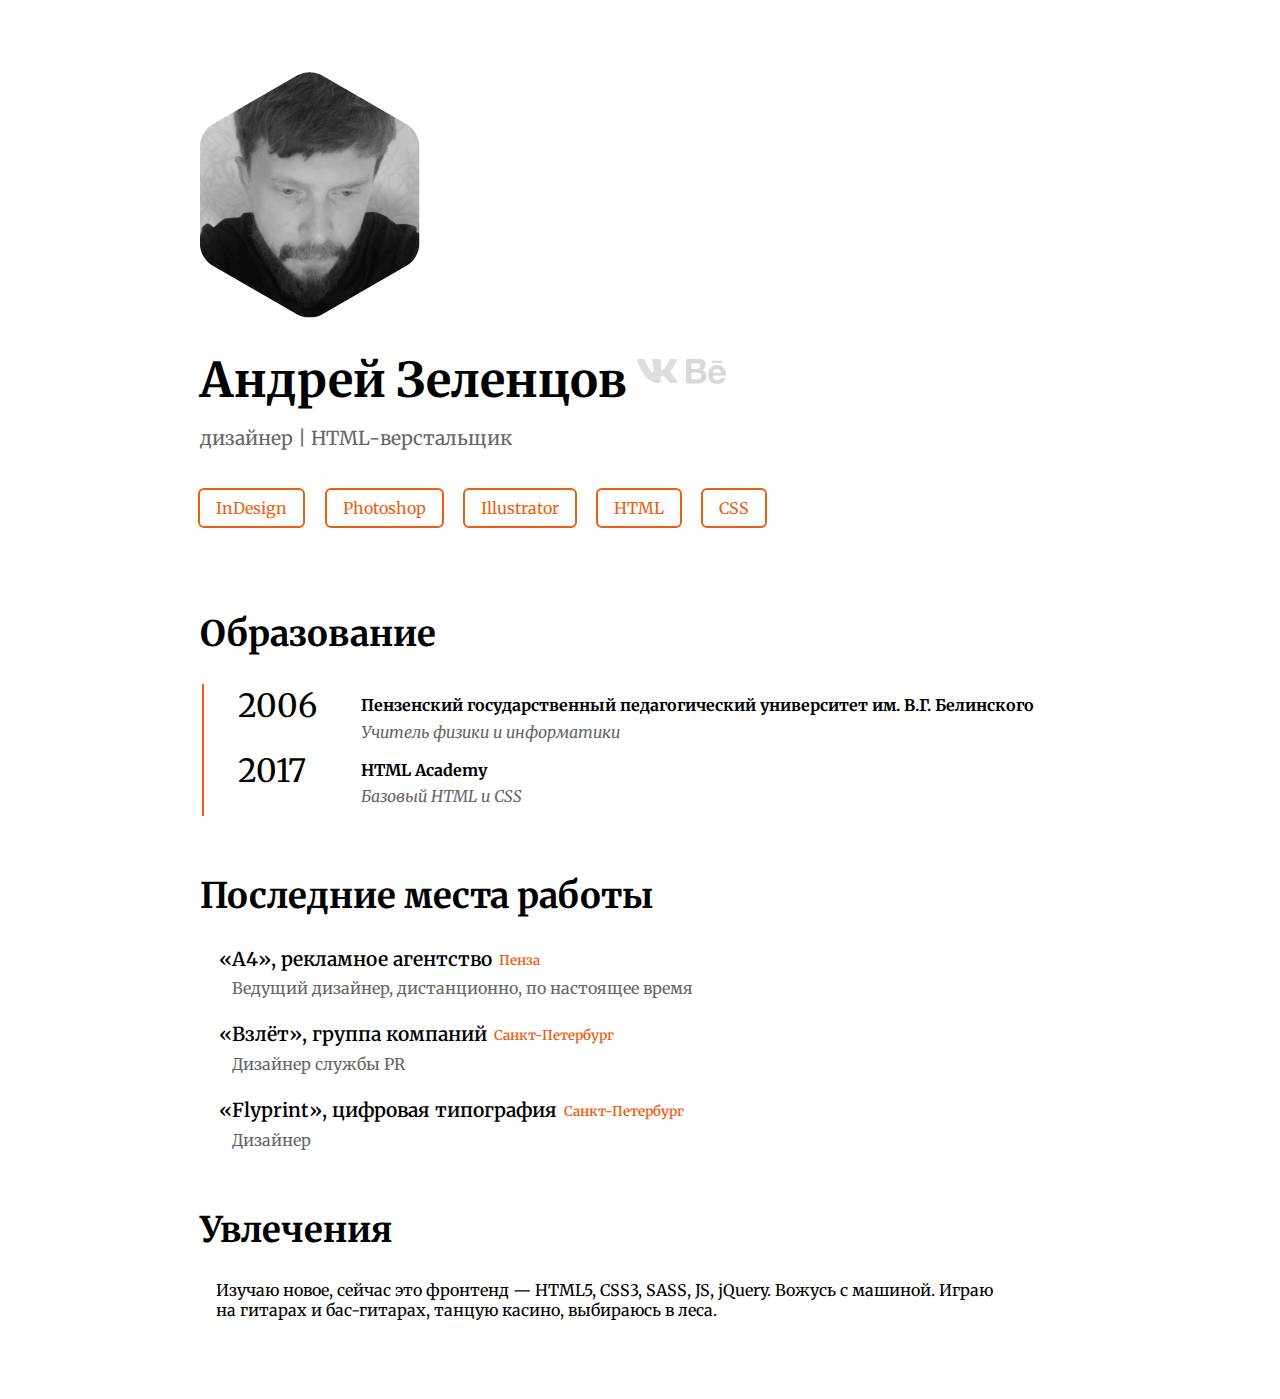
==== index.html @ e4f9dc30 "Initial code" ====
<!DOCTYPE html>
<html lang="ru">
<head>
  <meta charset="UTF-8">
  <meta name="viewport" content="width=device-width, initial-scale=1.0">
  <meta http-equiv="X-UA-Compatible" content="ie=edge">
  <title>Андрей Зеленцов — Резюме</title>
  <link rel="stylesheet" type="text/css" href="css/style.css">
</head>
<body>
  <div class="container">
    <header class="main-header">
      <div class="container">
        <h1 class="name">Андрей Зеленцов</h1>
        <div class="social">
          <a class="link-vk" href="https://vk.com/vainendeavors" target="_blank" title="Я Вконтакте">
            <span class="visually-hidden">VK</span>
          </a>
          <a class="link-be" href="https://www.behance.net/AndreyZelentsov" target="_blank" title="Я на Бихенсе">
            <span class="visually-hidden">Behance</span>
          </a>
        </div>
      </div>
      <div class="frame">
        <img src="img/face.png" alt="Андрей Зеленцов" width="220" height="246">
      </div>
      <p class="whoami">дизайнер | HTML&#8209;верстальщик</p>
      <ul class="competences">
        <li>InDesign</li>
        <li>Photoshop</li>
        <li>Illustrator</li>
        <li>HTML</li>
        <li>CSS</li>
      </ul>
    </header>
  </div>
  <div class="container">
    <section class="education">
      <h2 class="common-header">Образование</h2>
      <table class="education-table">
        <tbody>
          <tr>
            <td class="year">2006</td>
            <td class="study">
              <p class="study-place">Пензенский государственный педагогический университет им.&nbsp;В.Г.&nbsp;Белинского</p>
              <p class="study-specialty">Учитель физики и&nbsp;информатики</p>
            </td>
          </tr>
          <tr>
            <td class="year">2017</td>
            <td class="study">
              <p class="study-place">HTML Academy</p>
              <p class="study-specialty">Базовый HTML и&nbsp;CSS</p>
            </td>
          </tr>
        </tbody>
      </table>
    </section>
  </div>
  <div class="container">
    <section class="jobs">
      <h2 class="common-header">Последние места работы</h2>
      <dl>
        <dt>«A4», рекламное агентство <span class="city">Пенза</span></dt>
          <dd>Ведущий дизайнер, дистанционно, по&nbsp;настоящее время</dd>
        <dt>«Взлёт», группа компаний <span class="city">Санкт-Петербург</span></dt>
          <dd>Дизайнер службы PR</dd>
        <dt>«Flyprint», цифровая типография <span class="city">Санкт-Петербург</span></dt>
          <dd>Дизайнер</dd>
      </dl>
    </section>
  </div>
  <div class="container">
    <section class="hobby">
      <h2 class="common-header">Увлечения</h2>
      <p>
        Изучаю новое, сейчас это фронтенд — HTML5, CSS3, SASS, JS, jQuery. Вожусь с&nbsp;машиной. Играю на&nbsp;гитарах и&nbsp;бас&#8209;гитарах, танцую касино, выбираюсь в&nbsp;леса.
      </p>
    </section>
  </div>
  <div class="container">
    <footer class="main-footer">

    </footer>
  </div>
</body>
</html>
---- css/style.css ----
@import
  url('https://fonts.googleapis.com/css?family=Merriweather:300,400,400i,700,700i&subset=cyrillic');

body {
  padding: 0 10px;
  font-family: Merriweather, Arial, sans-serif;
  font-size: 16px;
  font-weight: 400;
}

.container {
  display: flex;
  flex-grow: 0;
  flex-shrink: 1;
  flex-direction: row;
  align-items: center;
}

.main-header,
.education,
.jobs,
.hobby {
  display: flex;
  flex: 0 1 880px;
  flex-direction: column;
}

.main-header {
  margin: 4em auto;
}

.education,
.jobs {
  margin: 0 auto 3.6em;
}

.hobby {
  margin: 0 auto 4.4em;
}

.common-header {
  margin: 0;
  margin-bottom: 0.8em;
  font-size: 2.2em;
}

.visually-hidden {
  position: absolute;
  overflow: hidden;
  clip: rect(0 0 0 0);
  height: 1px;
  width: 1px;
  margin: -1px;
  padding: 0;
  border: 0;
}

/*---Шапка---*/

.main-header .container {
  justify-content: flex-start;
}

.main-header p {
  margin: 0;
  margin-bottom: 2em;
}

.name {
  font-size: 3em;
  margin-top: 0.66em;
  margin-bottom: 0.33em;
  margin-right: 0.2em;
}

.social {
  display: flex;
  flex-wrap: nowrap;
}

.social a {
  margin-right: 0.5em;
}

.social .link-vk {
  width: 41px;
  height: 24px;
  background: url(../img/vk-grey.svg) 50% 50% no-repeat;
  background-size: 41px 24px;
}

.social .link-vk:hover,
.social .link-vk:focus {
  background: url(../img/vk.svg) 50% 50% no-repeat;
}

.social .link-be {
  width: 40px;
  height: 25px;
  background: url(../img/be.svg) 50% 50% no-repeat;
  background-size: 40px 25px;
  opacity: 0.15;
}

.social .link-be:hover,
.social .link-be:focus {
  opacity: 1;
}

.social a:active {
  opacity: 0.5;
}

.frame {
  order: -1;
}

.frame img {
  display: block;
  width: 220px;
  height: 246px;
}

.whoami {
  margin-left: 1em;
  font-size: 1.2em;
  color: #666666;
}

.competences {
  display: flex;
  align-items: flex-start;
  flex-wrap: wrap;
  margin: 0;
  margin-left: -0.1em;
  padding: 0;
  color: #eb5f10;
  list-style: none;
}

.competences li {
  margin-right: 1.2em;
  margin-bottom: 1.2em;
  padding: 0.5em 1em;
  border: 2px solid #eb5f10;
  border-radius: 6px;
}

/*---Образование---*/

.education p {
  margin: 0;
}

.education-table {
  margin-left: 0.1em;
  border-left: 2px solid #eb5f10;
}

.study {
  display: flex;
  flex-direction: column;
}

.year {
  vertical-align: top;
  padding: 0 1em;
  font-size: 2em;
}

.study .study-place {
  margin-top: 0.5em;
  margin-bottom: 0.4em;
  font-weight: 700;
}

.study .study-specialty {
  margin-bottom: 0.4em;
  color: #666666;
  font-style: italic;
}

/*---Работы---*/

.jobs dl {
  margin: 0;
}

.jobs dt {
  margin-left: 1em;
  margin-bottom: 0.4em;
  font-size: 1.2em;
  font-weight: 600;
}

.jobs dd {
  margin-left: 2em;
  margin-bottom: 1.5em;
  color: #666666;
}

.jobs dd:last-of-type {
  margin-bottom: 0;
}

.jobs .city {
  display:inline-block;
  vertical-align: middle;
  white-space: nowrap;
  margin-left: 0.1em;
  color: #eb5f10;
  font-size: 0.7em;
}

/*---Увлечения---*/

.hobby p {
  margin: 0;
  margin-left: 1em;
}

/*---Футер---*/



@media (max-width: 420px) {
  body {
    font-size: 14px;
  }

  .main-header {
    align-items: center;
  }

  .main-header .container {
    flex-direction: column;
  }

  .main-header .name,
  .main-header .whoami {
    text-align: center;
  }

  .main-header .whoami {
    margin-top: 2em;
    margin-bottom: 3em;
  }

  .main-header .competences {
    justify-content: center;
  }

  .name {
    font-size: 3.6em;
  }
}
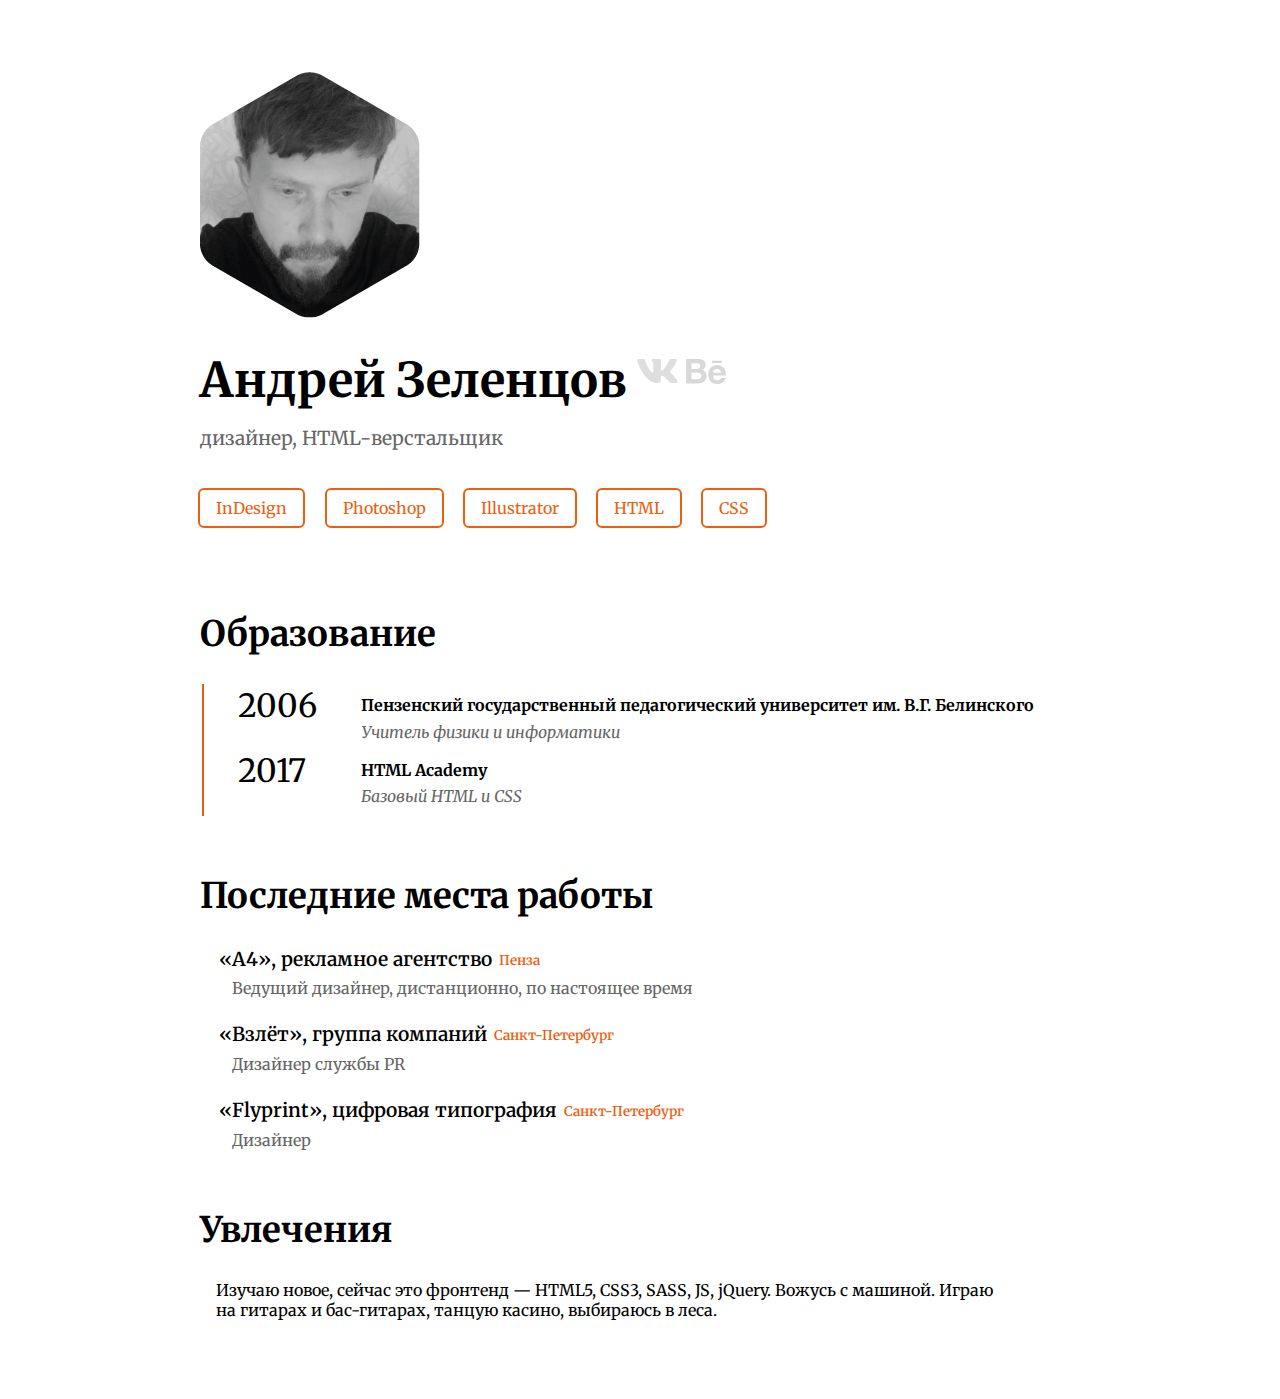
==== commit be72bb52: "Minor enhancements" ====
--- a/index.html
+++ b/index.html
@@ -24,7 +24,7 @@
       <div class="frame">
         <img src="img/face.png" alt="Андрей Зеленцов" width="220" height="246">
       </div>
-      <p class="whoami">дизайнер | HTML&#8209;верстальщик</p>
+      <p class="whoami">дизайнер, HTML&#8209;верстальщик</p>
       <ul class="competences">
         <li>InDesign</li>
         <li>Photoshop</li>
--- a/css/style.css
+++ b/css/style.css
@@ -253,4 +253,8 @@
   .name {
     font-size: 3.6em;
   }
-}
+
+  .year {
+    padding: 0 0.5em;
+  }
+}
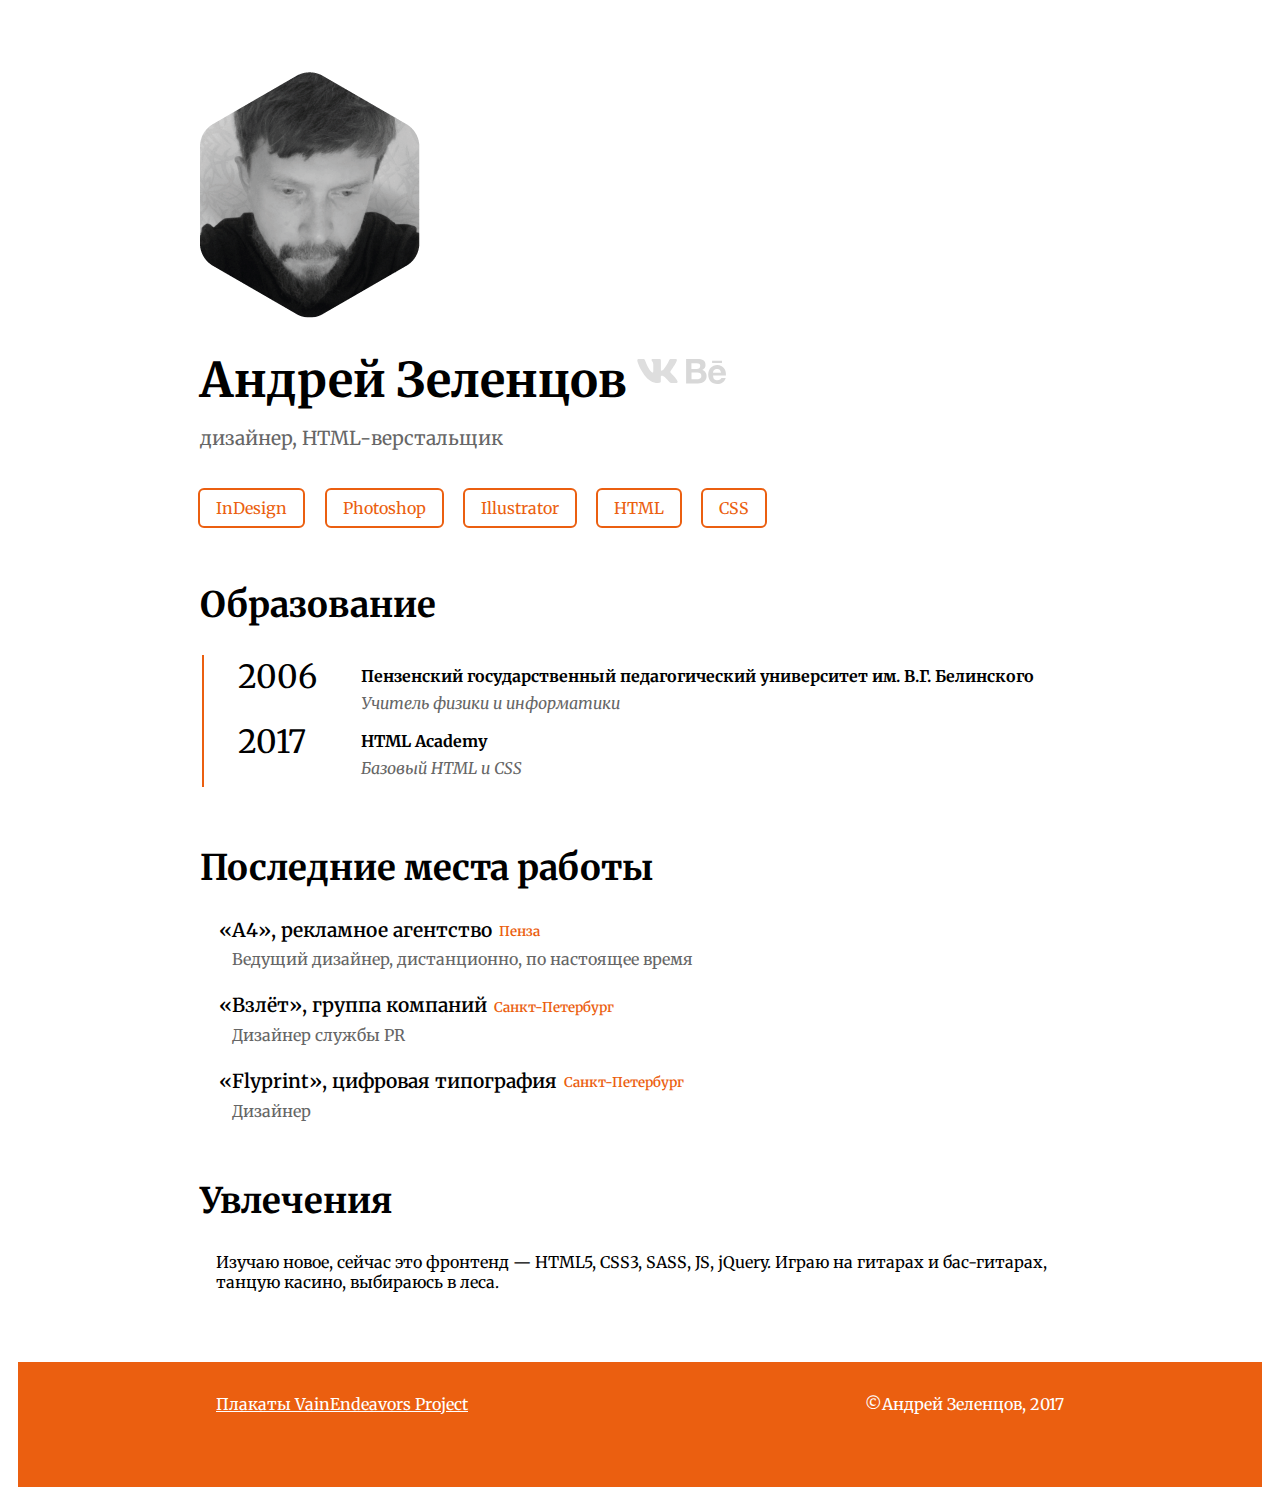
==== commit 80789d56: "Portfolio" ====
--- a/index.html
+++ b/index.html
@@ -5,7 +5,7 @@
   <meta name="viewport" content="width=device-width, initial-scale=1.0">
   <meta http-equiv="X-UA-Compatible" content="ie=edge">
   <title>Андрей Зеленцов — Резюме</title>
-  <link rel="stylesheet" type="text/css" href="css/style.css">
+  <link rel="stylesheet" type="text/css" href="css/style.min.css">
 </head>
 <body>
   <div class="container">
@@ -74,13 +74,14 @@
     <section class="hobby">
       <h2 class="common-header">Увлечения</h2>
       <p>
-        Изучаю новое, сейчас это фронтенд — HTML5, CSS3, SASS, JS, jQuery. Вожусь с&nbsp;машиной. Играю на&nbsp;гитарах и&nbsp;бас&#8209;гитарах, танцую касино, выбираюсь в&nbsp;леса.
+        Изучаю новое, сейчас это фронтенд — HTML5, CSS3, SASS, JS, jQuery. Играю на&nbsp;гитарах и&nbsp;бас&#8209;гитарах, танцую касино, выбираюсь в&nbsp;леса.
       </p>
     </section>
   </div>
-  <div class="container">
+  <div class="container bottom">
     <footer class="main-footer">
-
+      <p class="link"><a href="portfolio.html">Плакаты VainEndeavors&nbsp;Project</a></p>
+      <p class="copyright">&#0169;Андрей Зеленцов, 2017</p>
     </footer>
   </div>
 </body>
--- a/css/style.min.css
+++ b/css/style.min.css
@@ -0,0 +1 @@
+@import url('https://fonts.googleapis.com/css?family=Merriweather:400,400i,700&subset=cyrillic');body{padding:0 10px;font-family:Merriweather,Arial,sans-serif;font-size:16px;font-weight:400}.container{display:flex;flex-grow:0;flex-shrink:1;flex-direction:row;align-items:center}.container.bottom{background-color:#eb5f10}.main-header,.education,.jobs,.hobby,.portfolio,.main-footer{display:flex;flex:0 1 880px;flex-direction:column}.main-header{margin:4em auto 2.2em}.education,.jobs,.portfolio,.main-footer{margin:0 auto 3.6em}.main-footer{flex-direction:row;color:#fff;padding-top:1em}.portfolio{margin-top:-1.8em}.hobby{margin:0 auto 4.4em}.common-header{margin:0;margin-bottom:.8em;font-size:2.2em}.visually-hidden{position:absolute;overflow:hidden;clip:rect(0 0 0 0);height:1px;width:1px;margin:-1px;padding:0;border:0}.main-header .container{justify-content:flex-start}.main-header p{margin:0;margin-bottom:2em}.name{font-size:3em;margin-top:.66em;margin-bottom:.33em;margin-right:.2em}.social{display:flex;flex-wrap:nowrap}.social a{margin-right:.5em}.social .link-vk{width:41px;height:24px;background:url(../img/vk-grey.svg) 50% 50% no-repeat;background-size:41px 24px}.social .link-vk:hover,.social .link-vk:focus{background:url(../img/vk.svg) 50% 50% no-repeat}.social .link-be{width:40px;height:25px;background:url(../img/be.svg) 50% 50% no-repeat;background-size:40px 25px;opacity:.15}.social .link-be:hover,.social .link-be:focus{opacity:1}.social a:active{opacity:.5}.frame{order:-1}.frame img{display:block;width:220px;height:246px}.whoami{margin-left:1em;font-size:1.2em;color:#666}.competences{display:flex;align-items:flex-start;flex-wrap:wrap;margin:0;margin-left:-0.1em;padding:0;color:#eb5f10;list-style:none}.competences li{margin-right:1.2em;margin-bottom:1.2em;padding:.5em 1em;border:2px solid #eb5f10;border-radius:6px}.education p{margin:0}.education-table{margin-left:.1em;border-left:2px solid #eb5f10}.study{display:flex;flex-direction:column}.year{vertical-align:top;padding:0 1em;font-size:2em}.study .study-place{margin-top:.5em;margin-bottom:.4em;font-weight:700}.study .study-specialty{margin-bottom:.4em;color:#666;font-style:italic}.jobs dl{margin:0}.jobs dt{margin-left:1em;margin-bottom:.4em;font-size:1.2em;font-weight:600}.jobs dd{margin-left:2em;margin-bottom:1.5em;color:#666}.jobs dd:last-of-type{margin-bottom:0}.jobs .city{display:inline-block;vertical-align:middle;white-space:nowrap;margin-left:.1em;color:#eb5f10;font-size:.7em}.hobby p{margin:0;margin-left:1em}.main-footer a{color:inherit}.main-footer a:hover,.main-footer a:focus{opacity:.5}.main-footer a:active{color:#000}.link{margin-left:1em;margin-right:2em}.copyright{margin-left:auto;margin-right:1em}.name a{display:inline-block;color:inherit;background-color:#fff;text-decoration:none;box-shadow:0 1px 0 0 #ccc}.name a:hover,.name a:focus{box-shadow:0 1px 0 0 #eb5f10}.name a:active{box-shadow:0 1px 0 0 #fff}.gallery{display:flex;flex-direction:row;justify-content:space-between;flex-wrap:wrap;margin:0;padding:0;list-style:none}.gallery-item{flex:0 1 32%;min-width:200px;margin-bottom:1vh}.gallery img{width:100%;height:auto}@media all and (max-width:660px){.gallery-item{flex:0 1 49%}}@media all and (max-width:440px){body{font-size:14px}.main-header{align-items:center}.main-header .container{flex-direction:column}.main-header .name,.main-header .whoami{text-align:center}.main-header .whoami{margin-top:2em;margin-bottom:3em}.main-header .competences{justify-content:center}.name{font-size:3.2em}.year{padding:0 .5em}.gallery-item{flex:0 1 100%}}